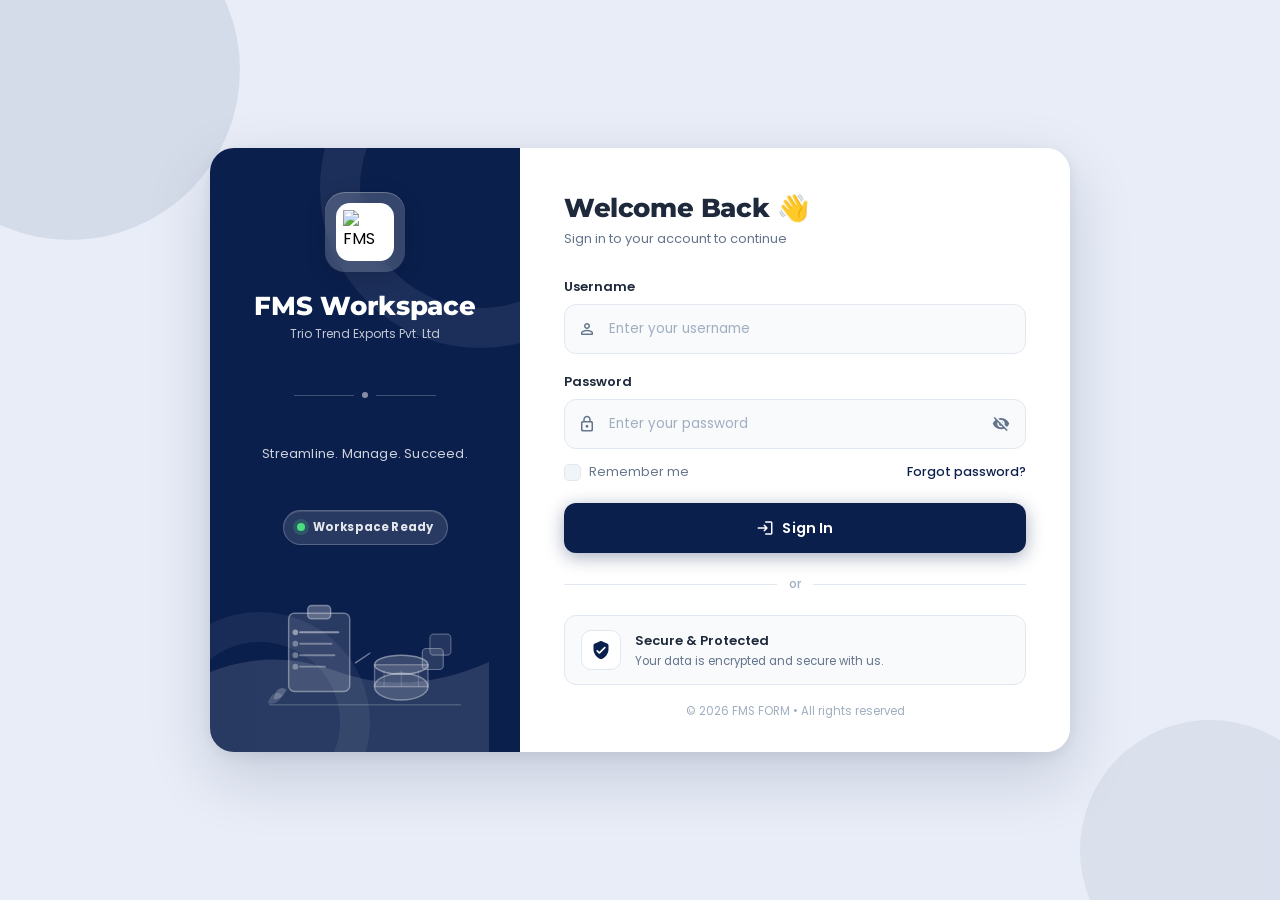
==== login.html @ 0beb9e7d "Update fmt.Println message from 'Hello' to 'Goodbye'" ====
<!DOCTYPE html>
<html lang="en">
<head>
  <meta charset="UTF-8" />
  <meta name="viewport" content="width=device-width, initial-scale=1.0" />
  <title>FMS Workspace — Sign In</title>
  <link rel="preconnect" href="https://fonts.googleapis.com" />
  <link rel="preconnect" href="https://fonts.gstatic.com" crossorigin />
  <link href="https://fonts.googleapis.com/css2?family=Poppins:wght@300;400;500;600;700;800&family=Montserrat:wght@400;500;600;700;800&display=swap" rel="stylesheet" />
  <link href="https://fonts.googleapis.com/icon?family=Material+Icons+Round" rel="stylesheet" />
  <!--
    FOR GOOGLE APPS SCRIPT: Replace with <?!= include('login_style'); ?>
    FOR STANDALONE USE: keep this tag as-is.
  -->
  <link rel="stylesheet" href="login.css" />
</head>
<body>

<!-- Page background blobs -->
<div class="page-bg">
  <div class="dot-grid-tr"></div>
  <div class="dot-grid-bl"></div>
</div>

<!-- Success overlay -->
<div class="success-overlay" id="success-overlay">
  <div class="success-icon-wrap">
    <span class="material-icons-round">check</span>
  </div>
  <div class="success-title">Login Successful</div>
  <div class="success-sub">Redirecting to FMS Form…</div>
</div>

<div class="forgot-modal" id="forgot-modal" aria-hidden="true">
  <div class="forgot-modal-card" role="dialog" aria-modal="true" aria-labelledby="forgot-modal-title">
    <button type="button" class="forgot-modal-close" id="forgot-modal-close" aria-label="Close">
      <span class="material-icons-round">close</span>
    </button>
    <div class="forgot-modal-icon">
      <span class="material-icons-round">admin_panel_settings</span>
    </div>
    <h3 id="forgot-modal-title">Password Help</h3>
    <p>For password reset or account access, please contact your Admin.</p>
    <div class="forgot-modal-note">
      <span class="material-icons-round">info</span>
      <span>Admin will verify your identity and help you regain access.</span>
    </div>
    <button type="button" class="forgot-modal-action" id="forgot-modal-action">Okay, Got It</button>
  </div>
</div>

<!-- Main wrapper -->
<div class="login-wrapper">
  <div class="login-card">

    <!-- ================================================================ -->
    <!-- LEFT — Brand Panel                                               -->
    <!-- ================================================================ -->
    <div class="brand-panel">

      <!-- Decorative waves (SVG) -->
      <svg class="brand-waves" viewBox="0 0 310 200" fill="none" xmlns="http://www.w3.org/2000/svg" preserveAspectRatio="none">
        <path d="M-20 120 Q60 80 140 110 Q220 140 310 100 L310 200 L-20 200 Z" fill="white"/>
        <path d="M-20 140 Q80 100 160 130 Q240 160 310 125 L310 200 L-20 200 Z" fill="white" opacity=".5"/>
      </svg>

      <!-- Top: icon + name -->
      <div class="brand-top">
        <div class="brand-icon-box">
          <div class="brand-icon-inner">
            <img src="https://res.cloudinary.com/dnrgcigsj/image/upload/v1782800322/ChatGPT_Image_Jun_30_2026_11_46_35_AM_s0aosi.png" alt="FMS FORM Logo" class="brand-logo-img" />
          </div>
        </div>
        <div class="brand-name">
          <h1>FMS Workspace</h1>
          <p>Trio Trend Exports Pvt. Ltd</p>
        </div>
      </div>

      <!-- Divider -->
      <div class="brand-divider">
        <div class="brand-divider-dot"></div>
      </div>

      <!-- Tagline -->
      <div class="brand-tagline">Streamline. Manage. Succeed.</div>

      <div class="brand-ready-card" aria-hidden="true">
        <span class="ready-dot"></span>
        <span>Workspace Ready</span>
      </div>

      <!-- Illustration -->
      <div class="brand-illus">
        <svg class="illus-svg" viewBox="0 0 220 130" fill="none" xmlns="http://www.w3.org/2000/svg">
          <!-- Clipboard -->
          <rect x="30" y="18" width="64" height="82" rx="6" fill="rgba(255,255,255,0.15)" stroke="rgba(255,255,255,0.45)" stroke-width="1.5"/>
          <rect x="50" y="10" width="24" height="14" rx="4" fill="rgba(255,255,255,0.30)" stroke="rgba(255,255,255,0.45)" stroke-width="1.5"/>
          <line x1="42" y1="38" x2="82" y2="38" stroke="rgba(255,255,255,0.55)" stroke-width="2" stroke-linecap="round"/>
          <line x1="42" y1="50" x2="75" y2="50" stroke="rgba(255,255,255,0.40)" stroke-width="2" stroke-linecap="round"/>
          <line x1="42" y1="62" x2="78" y2="62" stroke="rgba(255,255,255,0.40)" stroke-width="2" stroke-linecap="round"/>
          <line x1="42" y1="74" x2="68" y2="74" stroke="rgba(255,255,255,0.40)" stroke-width="2" stroke-linecap="round"/>
          <circle cx="37" cy="38" r="3" fill="rgba(255,255,255,0.55)"/>
          <circle cx="37" cy="50" r="3" fill="rgba(255,255,255,0.40)"/>
          <circle cx="37" cy="62" r="3" fill="rgba(255,255,255,0.40)"/>
          <circle cx="37" cy="74" r="3" fill="rgba(255,255,255,0.40)"/>
          <!-- Fabric roll -->
          <ellipse cx="148" cy="95" rx="28" ry="14" fill="rgba(255,255,255,0.18)" stroke="rgba(255,255,255,0.45)" stroke-width="1.5"/>
          <rect x="120" y="72" width="56" height="23" rx="0" fill="rgba(255,255,255,0.13)" stroke="rgba(255,255,255,0.35)" stroke-width="1.5"/>
          <ellipse cx="148" cy="72" rx="28" ry="10" fill="rgba(255,255,255,0.22)" stroke="rgba(255,255,255,0.50)" stroke-width="1.5"/>
          <line x1="130" y1="78" x2="130" y2="95" stroke="rgba(255,255,255,0.25)" stroke-width="1"/>
          <line x1="148" y1="78" x2="148" y2="95" stroke="rgba(255,255,255,0.25)" stroke-width="1"/>
          <line x1="166" y1="78" x2="166" y2="95" stroke="rgba(255,255,255,0.25)" stroke-width="1"/>
          <!-- Arrow -->
          <path d="M100 70 L115 60" stroke="rgba(255,255,255,0.50)" stroke-width="1.5" stroke-linecap="round" marker-end="url(#arr)"/>
          <!-- Small boxes -->
          <rect x="170" y="55" width="22" height="22" rx="4" fill="rgba(255,255,255,0.15)" stroke="rgba(255,255,255,0.40)" stroke-width="1.2"/>
          <rect x="178" y="40" width="22" height="22" rx="4" fill="rgba(255,255,255,0.12)" stroke="rgba(255,255,255,0.35)" stroke-width="1.2"/>
          <!-- Leaf -->
          <path d="M14 108 Q18 92 28 98 Q22 110 14 108Z" fill="rgba(255,255,255,0.25)"/>
          <path d="M8 112 Q14 96 24 104 Q16 116 8 112Z" fill="rgba(255,255,255,0.18)"/>
          <!-- Ground line -->
          <line x1="10" y1="114" x2="210" y2="114" stroke="rgba(255,255,255,0.20)" stroke-width="1.5" stroke-linecap="round"/>
        </svg>
      </div>

    </div><!-- /.brand-panel -->

    <!-- ================================================================ -->
    <!-- RIGHT — Form Panel                                               -->
    <!-- ================================================================ -->
    <div class="form-panel">

      <div class="form-heading">
        <h2>Welcome Back 👋</h2>
        <p>Sign in to your account to continue</p>
      </div>

      <!-- Error alert -->
      <div class="login-alert" id="login-alert">
        <span class="material-icons-round">error_outline</span>
        <span id="alert-msg">Invalid username or password. Please try again.</span>
      </div>

      <form class="login-form" id="login-form" novalidate autocomplete="off">

        <!-- Username -->
        <div class="field-group" id="field-username">
          <label for="username">Username</label>
          <div class="input-wrap">
            <span class="input-left-icon material-icons-round">person_outline</span>
            <input
              class="login-input"
              type="text"
              id="username"
              placeholder="Enter your username"
              autocomplete="username"
              spellcheck="false"
            />
          </div>
          <div class="field-error">
            <span class="material-icons-round">error</span>
            <span>Username is required.</span>
          </div>
        </div>

        <!-- Password -->
        <div class="field-group" id="field-password">
          <label for="password">Password</label>
          <div class="input-wrap">
            <span class="input-left-icon material-icons-round">lock_outline</span>
            <input
              class="login-input"
              type="password"
              id="password"
              placeholder="Enter your password"
              autocomplete="current-password"
            />
            <button type="button" class="pw-toggle" id="pw-toggle" tabindex="-1" aria-label="Toggle password">
              <span class="material-icons-round" id="pw-icon">visibility_off</span>
            </button>
          </div>
          <div class="field-error">
            <span class="material-icons-round">error</span>
            <span>Password is required.</span>
          </div>
        </div>

        <!-- Remember me + Forgot -->
        <div class="form-row">
          <label class="remember-me">
            <input type="checkbox" id="remember-me" />
            <span>Remember me</span>
          </label>
          <a href="#" class="forgot-link" id="forgot-link">Forgot password?</a>
        </div>

        <!-- Submit -->
        <button type="submit" class="btn-login" id="login-btn">
          <div class="btn-spinner"></div>
          <span class="btn-text" style="display:flex;align-items:center;gap:8px;">
            <span class="material-icons-round" style="font-size:18px;">login</span>
            Sign In
          </span>
        </button>

        <!-- OR divider -->
        <div class="or-divider"><span>or</span></div>

        <!-- Security badge -->
        <div class="secure-badge">
          <div class="secure-icon">
            <span class="material-icons-round">verified_user</span>
          </div>
          <div class="secure-text">
            <strong>Secure &amp; Protected</strong>
            <p>Your data is encrypted and secure with us.</p>
          </div>
        </div>

      </form>

      <div class="form-footer">© 2026 FMS FORM • All rights reserved</div>

    </div><!-- /.form-panel -->

  </div><!-- /.login-card -->
</div><!-- /.login-wrapper -->

<!--
  FOR GOOGLE APPS SCRIPT: Replace this script block with <?!= include('login_js'); ?>
  FOR STANDALONE USE: keep as-is.
-->
<script>
(function () {
  'use strict';

  var GAS_URL     = 'https://script.google.com/macros/s/AKfycbx99oNMmHYn-jum8NEtkUFqYmR3nV0reWfL1MYC7GDeRxQJu-BbKJq56KW1KcmUoCjRNA/exec';
  var SESSION_KEY = 'fms_user';
  var MAIN_PAGE   = 'index.html';

  var form        = document.getElementById('login-form');
  var usernameEl  = document.getElementById('username');
  var passwordEl  = document.getElementById('password');
  var loginBtn    = document.getElementById('login-btn');
  var alertBox    = document.getElementById('login-alert');
  var alertMsg    = document.getElementById('alert-msg');
  var pwToggle    = document.getElementById('pw-toggle');
  var pwIcon      = document.getElementById('pw-icon');
  var successOvl  = document.getElementById('success-overlay');
  var fieldUser   = document.getElementById('field-username');
  var fieldPass   = document.getElementById('field-password');
  var rememberMe  = document.getElementById('remember-me');
  var forgotLink  = document.getElementById('forgot-link');
  var forgotModal = document.getElementById('forgot-modal');
  var forgotClose = document.getElementById('forgot-modal-close');
  var forgotOk    = document.getElementById('forgot-modal-action');

  // Redirect if already logged in
  try {
    var stored = sessionStorage.getItem(SESSION_KEY) || localStorage.getItem(SESSION_KEY);
    if (stored) { window.location.href = MAIN_PAGE; }
  } catch (e) {}

  // Password toggle
  pwToggle.addEventListener('click', function () {
    var hide = passwordEl.type === 'password';
    passwordEl.type = hide ? 'text' : 'password';
    pwIcon.textContent = hide ? 'visibility' : 'visibility_off';
  });

  // Clear on input
  usernameEl.addEventListener('input', function () { fieldUser.classList.remove('has-error'); hideAlert(); });
  passwordEl.addEventListener('input', function () { fieldPass.classList.remove('has-error'); hideAlert(); });

  function setForgotModal(open) {
    if (!forgotModal) return;
    forgotModal.classList.toggle('visible', open);
    forgotModal.setAttribute('aria-hidden', open ? 'false' : 'true');
    if (open && forgotOk) forgotOk.focus();
  }

  if (forgotLink) {
    forgotLink.addEventListener('click', function (e) {
      e.preventDefault();
      hideAlert();
      setForgotModal(true);
    });
  }
  [forgotClose, forgotOk].forEach(function (btn) {
    if (!btn) return;
    btn.addEventListener('click', function () { setForgotModal(false); });
  });
  if (forgotModal) {
    forgotModal.addEventListener('click', function (e) {
      if (e.target === forgotModal) setForgotModal(false);
    });
  }
  document.addEventListener('keydown', function (e) {
    if (e.key === 'Escape') setForgotModal(false);
  });

  function showAlert(msg) {
    alertMsg.textContent = msg;
    alertBox.classList.remove('visible');
    void alertBox.offsetWidth;
    alertBox.classList.add('visible');
  }

  function hideAlert() { alertBox.classList.remove('visible'); }

  function validate() {
    var ok = true;
    if (!usernameEl.value.trim()) { fieldUser.classList.add('has-error'); ok = false; }
    if (!passwordEl.value.trim()) { fieldPass.classList.add('has-error'); ok = false; }
    return ok;
  }

  function setLoading(on) {
    loginBtn.disabled = on;
    loginBtn.classList.toggle('loading', on);
  }

  function jsonp(params, callback) {
    var cbName = 'lgin_' + Date.now() + '_' + Math.floor(Math.random() * 1e6);
    var url = GAS_URL + '?callback=' + cbName;
    Object.keys(params).forEach(function (k) {
      url += '&' + encodeURIComponent(k) + '=' + encodeURIComponent(String(params[k]));
    });
    var timeout;
    var script = document.createElement('script');
    window[cbName] = function (data) {
      clearTimeout(timeout);
      try { delete window[cbName]; } catch (e) { window[cbName] = undefined; }
      if (script.parentNode) script.parentNode.removeChild(script);
      callback(null, data);
    };
    script.onerror = function () {
      clearTimeout(timeout);
      try { delete window[cbName]; } catch (e) { window[cbName] = undefined; }
      if (script.parentNode) script.parentNode.removeChild(script);
      callback(new Error('Network error — could not reach the server.'));
    };
    timeout = setTimeout(function () {
      try { delete window[cbName]; } catch (e) { window[cbName] = undefined; }
      if (script.parentNode) script.parentNode.removeChild(script);
      callback(new Error('Request timed out.'));
    }, 15000);
    script.src = url;
    document.head.appendChild(script);
  }

  function onLoginSuccess(username) {
    try {
      sessionStorage.setItem(SESSION_KEY, username);
      if (rememberMe && rememberMe.checked) localStorage.setItem(SESSION_KEY, username);
    } catch (e) {}
    successOvl.classList.add('visible');
    setTimeout(function () { window.location.href = MAIN_PAGE; }, 1600);
  }

  form.addEventListener('submit', function (e) {
    e.preventDefault();
    hideAlert();
    if (!validate()) return;

    var username = usernameEl.value.trim();
    var password = passwordEl.value.trim();
    setLoading(true);

    if (typeof google !== 'undefined' && google.script && google.script.run) {
      google.script.run
        .withSuccessHandler(function (result) {
          setLoading(false);
          if (result && result.success) onLoginSuccess(result.username || username);
          else showAlert((result && result.error) || 'Invalid username or password.');
        })
        .withFailureHandler(function (err) { setLoading(false); showAlert(err.message || 'Login failed.'); })
        .validateLogin(username, password);
    } else {
      jsonp({ action: 'validateLogin', username: username, password: password }, function (err, result) {
        setLoading(false);
        if (err) { showAlert(err.message); return; }
        if (result && result.success) onLoginSuccess(result.username || username);
        else showAlert((result && result.error) || 'Invalid username or password.');
      });
    }
  });

  [usernameEl, passwordEl].forEach(function (el) {
    el.addEventListener('keydown', function (e) {
      if (e.key === 'Enter') { e.preventDefault(); form.dispatchEvent(new Event('submit')); }
    });
  });

  // Also read from localStorage on load (remember me)
  try {
    var lsUser = localStorage.getItem(SESSION_KEY);
    if (lsUser) {
      sessionStorage.setItem(SESSION_KEY, lsUser);
      window.location.href = MAIN_PAGE;
    }
  } catch (e) {}

})();
</script>

</body>
</html>
---- login.css ----
/* =============================================================================
   FMS FORM — login.css  (Split-panel redesign)
   ============================================================================= */

@import url('https://fonts.googleapis.com/css2?family=Poppins:wght@300;400;500;600;700;800&family=Montserrat:wght@400;500;600;700;800&display=swap');

*, *::before, *::after { box-sizing: border-box; margin: 0; padding: 0; }

:root {
  --blue:        #0b1f4d;
  --blue-dark:   #071735;
  --blue-light:  #14346f;
  --blue-xlight: #dbe6ff;
  --white:       #ffffff;
  --bg:          #e8edf7;
  --text:        #1e293b;
  --text-sub:    #64748b;
  --border:      #e2e8f0;
  --error:       #ef4444;
  --radius-card: 24px;
  --radius-inp:  12px;
  --shadow-card: 0 24px 64px rgba(11,31,77,.16), 0 4px 16px rgba(0,0,0,.08);
}

html, body {
  height: 100%;
  font-family: 'Poppins', sans-serif;
  background: var(--bg);
  overflow: hidden;
}

/* -------------------------------------------------------------------------- */
/* Page background — subtle blobs                                             */
/* -------------------------------------------------------------------------- */
.page-bg {
  position: fixed;
  inset: 0;
  overflow: hidden;
  pointer-events: none;
  z-index: 0;
}

.page-bg::before {
  content: '';
  position: absolute;
  width: 340px; height: 340px;
  border-radius: 50%;
  background: rgba(11,31,77,.08);
  top: -100px; left: -100px;
}

.page-bg::after {
  content: '';
  position: absolute;
  width: 260px; height: 260px;
  border-radius: 50%;
  background: rgba(11,31,77,.06);
  bottom: -80px; right: -60px;
}

.dot-grid-tr {
  position: absolute;
  top: 28px; right: 80px;
  width: 120px; height: 120px;
  display: none;
}

.dot-grid-bl {
  position: absolute;
  bottom: 32px; left: 60px;
  width: 120px; height: 120px;
  display: none;
}

/* -------------------------------------------------------------------------- */
/* Centering wrapper                                                          */
/* -------------------------------------------------------------------------- */
.login-wrapper {
  position: relative;
  z-index: 10;
  display: flex;
  align-items: center;
  justify-content: center;
  height: 100%;
  padding: 20px;
}

/* -------------------------------------------------------------------------- */
/* Card (split)                                                               */
/* -------------------------------------------------------------------------- */
.login-card {
  display: flex;
  width: 100%;
  max-width: 860px;
  min-height: 560px;
  border-radius: var(--radius-card);
  overflow: hidden;
  box-shadow: var(--shadow-card);
  animation: cardIn .5s cubic-bezier(.22,.68,0,1.15) both;
}

@keyframes cardIn {
  from { opacity: 0; transform: translateY(28px) scale(.97); }
  to   { opacity: 1; transform: translateY(0) scale(1); }
}

/* -------------------------------------------------------------------------- */
/* LEFT — brand panel                                                         */
/* -------------------------------------------------------------------------- */
.brand-panel {
  flex: 0 0 310px;
  background: var(--blue);
  display: flex;
  flex-direction: column;
  align-items: center;
  justify-content: space-between;
  padding: 44px 28px 32px;
  position: relative;
  overflow: hidden;
}

/* Decorative wave curves on the blue panel */
.brand-panel::before {
  content: '';
  position: absolute;
  width: 320px; height: 320px;
  border-radius: 50%;
  border: 40px solid rgba(255,255,255,.07);
  top: -120px; right: -120px;
  pointer-events: none;
}

.brand-panel::after {
  content: '';
  position: absolute;
  width: 220px; height: 220px;
  border-radius: 50%;
  border: 30px solid rgba(255,255,255,.06);
  bottom: -80px; left: -60px;
  pointer-events: none;
}

/* Wavy SVG decoration */
.brand-waves {
  position: absolute;
  bottom: 0; left: 0; right: 0;
  height: 180px;
  opacity: .12;
}

/* Brand top section */
.brand-top {
  display: flex;
  flex-direction: column;
  align-items: center;
  gap: 18px;
  position: relative;
  z-index: 2;
}

.brand-icon-box {
  width: 80px; height: 80px;
  background: rgba(255,255,255,.18);
  border-radius: 20px;
  display: flex;
  align-items: center;
  justify-content: center;
  backdrop-filter: blur(8px);
  box-shadow: 0 4px 20px rgba(0,0,0,.15), inset 0 1px 0 rgba(255,255,255,.25);
}

.brand-icon-inner {
  width: 58px; height: 58px;
  background: var(--white);
  border-radius: 14px;
  display: flex;
  align-items: center;
  justify-content: center;
}

.brand-icon-inner .material-icons-round {
  font-size: 30px;
  color: var(--blue);
}

.brand-logo-img {
  width: 44px;
  height: 44px;
  object-fit: contain;
  display: block;
}

.brand-name {
  text-align: center;
}

.brand-name h1 {
  font-family: 'Montserrat', sans-serif;
  font-size: 26px;
  font-weight: 800;
  color: var(--white);
  letter-spacing: -.3px;
}

.brand-name p {
  font-size: 12px;
  color: rgba(255,255,255,.75);
  margin-top: 3px;
  font-weight: 400;
}

/* Divider with dot */
.brand-divider {
  display: flex;
  align-items: center;
  gap: 8px;
  width: 100%;
  justify-content: center;
  margin-top: 4px;
  position: relative;
  z-index: 2;
}

.brand-divider::before,
.brand-divider::after {
  content: '';
  flex: 1;
  height: 1px;
  background: rgba(255,255,255,.22);
  max-width: 60px;
}

.brand-divider-dot {
  width: 6px; height: 6px;
  border-radius: 50%;
  background: rgba(255,255,255,.5);
}

/* Tagline */
.brand-tagline {
  font-size: 13px;
  color: rgba(255,255,255,.80);
  text-align: center;
  font-weight: 400;
  letter-spacing: .2px;
  position: relative;
  z-index: 2;
  line-height: 1.6;
}

.brand-ready-card {
  display: inline-flex;
  align-items: center;
  gap: 8px;
  padding: 8px 13px;
  border-radius: 999px;
  background: rgba(255,255,255,.12);
  border: 1px solid rgba(255,255,255,.22);
  color: rgba(255,255,255,.88);
  font-size: 11.5px;
  font-weight: 700;
  letter-spacing: .2px;
  position: relative;
  z-index: 2;
  box-shadow: inset 0 1px 0 rgba(255,255,255,.12);
}

.ready-dot {
  width: 8px;
  height: 8px;
  border-radius: 50%;
  background: #4ade80;
  box-shadow: 0 0 0 4px rgba(74,222,128,.18);
  flex-shrink: 0;
}

/* Illustration */
.brand-illus {
  position: relative;
  z-index: 2;
  display: flex;
  align-items: flex-end;
  justify-content: center;
  width: 100%;
  height: 130px;
}

.illus-svg {
  width: 210px;
  opacity: .85;
}

/* -------------------------------------------------------------------------- */
/* RIGHT — form panel                                                         */
/* -------------------------------------------------------------------------- */
.form-panel {
  flex: 1;
  background: var(--white);
  display: flex;
  flex-direction: column;
  justify-content: center;
  padding: 44px 44px 32px;
}

.form-heading {
  margin-bottom: 28px;
}

.form-heading h2 {
  font-family: 'Montserrat', sans-serif;
  font-size: 26px;
  font-weight: 800;
  color: var(--text);
  letter-spacing: -.4px;
}

.form-heading p {
  font-size: 13px;
  color: var(--text-sub);
  margin-top: 5px;
  font-weight: 400;
}

/* -------------------------------------------------------------------------- */
/* Alert                                                                      */
/* -------------------------------------------------------------------------- */
.login-alert {
  display: none;
  align-items: center;
  gap: 9px;
  background: #fef2f2;
  border: 1.5px solid #fecaca;
  border-radius: 10px;
  padding: 11px 14px;
  font-size: 13px;
  color: #b91c1c;
  margin-bottom: 18px;
  animation: shake .4s ease;
}

.login-alert.visible { display: flex; }
.login-alert .material-icons-round { font-size: 17px; flex-shrink: 0; }

@keyframes shake {
  0%,100% { transform: translateX(0); }
  20%      { transform: translateX(-7px); }
  40%      { transform: translateX(7px); }
  60%      { transform: translateX(-4px); }
  80%      { transform: translateX(4px); }
}

/* -------------------------------------------------------------------------- */
/* Form fields                                                                */
/* -------------------------------------------------------------------------- */
.login-form {
  display: flex;
  flex-direction: column;
  gap: 18px;
}

.field-group {
  display: flex;
  flex-direction: column;
  gap: 7px;
}

.field-group label {
  font-size: 13px;
  font-weight: 600;
  color: var(--text);
}

.input-wrap {
  position: relative;
  display: flex;
  align-items: center;
}

.input-left-icon {
  position: absolute;
  left: 14px;
  color: var(--text-sub);
  font-size: 18px;
  pointer-events: none;
  transition: color .2s;
  display: flex;
  align-items: center;
}

.login-input {
  width: 100%;
  height: 50px;
  border: 1.5px solid var(--border);
  border-radius: var(--radius-inp);
  background: #f8fafc;
  padding: 0 44px 0 44px;
  font-size: 13.5px;
  font-family: 'Poppins', sans-serif;
  color: var(--text);
  outline: none;
  transition: border-color .2s, box-shadow .2s, background .2s;
}

.login-input::placeholder { color: #a0aec0; }

.login-input:focus {
  border-color: var(--blue);
  box-shadow: 0 0 0 3.5px rgba(11,31,77,.13);
  background: var(--white);
}

.login-input:focus ~ .input-left-icon,
.input-wrap:focus-within .input-left-icon {
  color: var(--blue);
}

.pw-toggle {
  position: absolute;
  right: 12px;
  background: none;
  border: none;
  cursor: pointer;
  color: var(--text-sub);
  display: flex;
  align-items: center;
  padding: 4px;
  border-radius: 6px;
  transition: color .2s;
}

.pw-toggle:hover { color: var(--blue); }
.pw-toggle .material-icons-round { font-size: 18px; }

/* Error state */
.field-group.has-error .login-input {
  border-color: var(--error);
  box-shadow: 0 0 0 3px rgba(239,68,68,.11);
}

.field-error {
  font-size: 11.5px;
  color: var(--error);
  display: none;
  gap: 4px;
  align-items: center;
}

.field-group.has-error .field-error { display: flex; }
.field-error .material-icons-round  { font-size: 13px; }

/* -------------------------------------------------------------------------- */
/* Remember me + forgot                                                       */
/* -------------------------------------------------------------------------- */
.form-row {
  display: flex;
  align-items: center;
  justify-content: space-between;
  margin-top: -4px;
}

.remember-me {
  display: flex;
  align-items: center;
  gap: 8px;
  cursor: pointer;
  user-select: none;
}

.remember-me input[type="checkbox"] {
  appearance: none;
  -webkit-appearance: none;
  width: 17px; height: 17px;
  border: 1.5px solid var(--border);
  border-radius: 5px;
  background: #f1f5f9;
  cursor: pointer;
  position: relative;
  flex-shrink: 0;
  transition: background .15s, border-color .15s;
}

.remember-me input[type="checkbox"]:checked {
  background: var(--blue);
  border-color: var(--blue);
}

.remember-me input[type="checkbox"]:checked::after {
  content: '';
  position: absolute;
  left: 4px; top: 1px;
  width: 5px; height: 9px;
  border: 2px solid var(--white);
  border-left: none; border-top: none;
  transform: rotate(45deg);
}

.remember-me span {
  font-size: 12.5px;
  color: var(--text-sub);
}

.forgot-link {
  font-size: 12.5px;
  color: var(--blue);
  font-weight: 500;
  text-decoration: none;
  transition: color .15s;
}

.forgot-link:hover { color: var(--blue-dark); text-decoration: underline; }

.forgot-modal {
  position: fixed;
  inset: 0;
  background: rgba(15,23,42,.42);
  display: none;
  align-items: center;
  justify-content: center;
  padding: 20px;
  z-index: 10000;
  font-family: 'Poppins', sans-serif;
}

.forgot-modal.visible {
  display: flex;
  animation: fadeIn .18s ease;
}

.forgot-modal-card {
  width: min(420px, 100%);
  background: #ffffff;
  border: 1px solid #dbe3ef;
  border-radius: 22px;
  box-shadow: 0 24px 70px rgba(11,31,77,.24);
  padding: 30px 28px 26px;
  position: relative;
  text-align: center;
  animation: modalIn .22s ease both;
}

.forgot-modal-close {
  position: absolute;
  top: 14px;
  right: 14px;
  width: 34px;
  height: 34px;
  border: none;
  border-radius: 50%;
  background: #f1f5f9;
  color: #64748b;
  display: flex;
  align-items: center;
  justify-content: center;
  cursor: pointer;
  transition: background .16s, color .16s;
}

.forgot-modal-close:hover,
.forgot-modal-close:focus-visible {
  background: #e2e8f0;
  color: var(--blue);
  outline: none;
}

.forgot-modal-close .material-icons-round {
  font-size: 18px;
}

.forgot-modal-icon {
  width: 66px;
  height: 66px;
  border-radius: 18px;
  background: var(--blue);
  color: #ffffff;
  display: flex;
  align-items: center;
  justify-content: center;
  margin: 0 auto 18px;
  box-shadow: 0 12px 24px rgba(11,31,77,.22);
}

.forgot-modal-icon .material-icons-round {
  font-size: 34px;
}

.forgot-modal-card h3 {
  font-family: 'Montserrat', sans-serif;
  font-size: 22px;
  font-weight: 800;
  color: var(--text);
  margin-bottom: 8px;
}

.forgot-modal-card p {
  font-size: 13.5px;
  color: var(--text-sub);
  line-height: 1.6;
  max-width: 310px;
  margin: 0 auto;
}

.forgot-modal-note {
  display: flex;
  align-items: flex-start;
  gap: 8px;
  margin: 20px 0;
  padding: 12px 14px;
  border-radius: 14px;
  background: #f8fafc;
  border: 1px solid var(--border);
  text-align: left;
  color: #475569;
  font-size: 12.2px;
  line-height: 1.5;
}

.forgot-modal-note .material-icons-round {
  font-size: 18px;
  color: var(--blue);
  margin-top: 1px;
  flex-shrink: 0;
}

.forgot-modal-action {
  width: 100%;
  height: 44px;
  border: none;
  border-radius: 12px;
  background: var(--blue);
  color: #ffffff;
  font-family: 'Poppins', sans-serif;
  font-size: 13.5px;
  font-weight: 700;
  cursor: pointer;
  transition: background .16s, transform .16s, box-shadow .16s;
  box-shadow: 0 8px 20px rgba(11,31,77,.24);
}

.forgot-modal-action:hover,
.forgot-modal-action:focus-visible {
  background: var(--blue-dark);
  transform: translateY(-1px);
  outline: none;
}

@keyframes modalIn {
  from { opacity: 0; transform: translateY(10px) scale(.98); }
  to { opacity: 1; transform: translateY(0) scale(1); }
}

/* -------------------------------------------------------------------------- */
/* Sign In button                                                             */
/* -------------------------------------------------------------------------- */
.btn-login {
  height: 50px;
  background: var(--blue);
  color: var(--white);
  border: none;
  border-radius: var(--radius-inp);
  font-size: 14.5px;
  font-weight: 600;
  font-family: 'Poppins', sans-serif;
  cursor: pointer;
  width: 100%;
  display: flex;
  align-items: center;
  justify-content: center;
  gap: 8px;
  box-shadow: 0 4px 18px rgba(11,31,77,.36);
  transition: background .18s, transform .18s, box-shadow .18s;
  letter-spacing: .15px;
  margin-top: 4px;
}

.btn-login:hover {
  background: var(--blue-dark);
  transform: translateY(-1px);
  box-shadow: 0 8px 24px rgba(11,31,77,.38);
}

.btn-login:active { transform: translateY(0); box-shadow: 0 3px 10px rgba(11,31,77,.30); }

.btn-login:disabled {
  opacity: .7;
  cursor: not-allowed;
  transform: none;
}

.btn-login .material-icons-round { font-size: 18px; }

/* Spinner */
.btn-spinner {
  width: 18px; height: 18px;
  border: 2.5px solid rgba(255,255,255,.35);
  border-top-color: var(--white);
  border-radius: 50%;
  animation: spin .7s linear infinite;
  display: none;
}

.btn-login.loading .btn-spinner { display: block; }
.btn-login.loading .btn-text    { display: none; }

@keyframes spin { to { transform: rotate(360deg); } }

/* -------------------------------------------------------------------------- */
/* OR divider                                                                 */
/* -------------------------------------------------------------------------- */
.or-divider {
  display: flex;
  align-items: center;
  gap: 12px;
  margin: 4px 0;
}

.or-divider::before,
.or-divider::after {
  content: '';
  flex: 1;
  height: 1px;
  background: var(--border);
}

.or-divider span {
  font-size: 12px;
  color: #a0aec0;
  font-weight: 500;
}

/* -------------------------------------------------------------------------- */
/* Security badge                                                             */
/* -------------------------------------------------------------------------- */
.secure-badge {
  display: flex;
  align-items: center;
  gap: 14px;
  background: #f8fafc;
  border: 1.5px solid var(--border);
  border-radius: var(--radius-inp);
  padding: 14px 16px;
}

.secure-icon {
  width: 40px; height: 40px;
  background: var(--white);
  border-radius: 10px;
  display: flex;
  align-items: center;
  justify-content: center;
  border: 1.5px solid var(--border);
  flex-shrink: 0;
}

.secure-icon .material-icons-round {
  font-size: 20px;
  color: var(--blue);
}

.secure-text strong {
  font-size: 13px;
  font-weight: 600;
  color: var(--text);
  display: block;
}

.secure-text p {
  font-size: 11.5px;
  color: var(--text-sub);
  margin-top: 2px;
  line-height: 1.4;
}

/* -------------------------------------------------------------------------- */
/* Footer                                                                     */
/* -------------------------------------------------------------------------- */
.form-footer {
  text-align: center;
  font-size: 11.5px;
  color: #a0aec0;
  margin-top: 18px;
}

/* -------------------------------------------------------------------------- */
/* Success overlay                                                            */
/* -------------------------------------------------------------------------- */
.success-overlay {
  position: fixed; inset: 0;
  background: rgba(255,255,255,.95);
  display: none;
  flex-direction: column;
  align-items: center;
  justify-content: center;
  z-index: 9999;
  gap: 14px;
  font-family: 'Poppins', sans-serif;
}

.success-overlay.visible { display: flex; animation: fadeIn .3s ease; }

@keyframes fadeIn { from { opacity: 0; } to { opacity: 1; } }

.success-icon-wrap {
  width: 72px; height: 72px;
  background: #16a34a;
  border-radius: 50%;
  display: flex; align-items: center; justify-content: center;
  box-shadow: 0 8px 28px rgba(34,197,94,.40);
  animation: popIn .4s cubic-bezier(.22,.68,0,1.5) both;
}

.success-icon-wrap .material-icons-round { font-size: 38px; color: var(--white); }

@keyframes popIn {
  from { transform: scale(.5); opacity: 0; }
  to   { transform: scale(1); opacity: 1; }
}

.success-title { font-size: 16px; font-weight: 600; color: var(--text); }
.success-sub   { font-size: 13px; color: var(--text-sub); margin-top: -6px; }

/* -------------------------------------------------------------------------- */
/* Responsive                                                                 */
/* -------------------------------------------------------------------------- */
@media (max-width: 700px) {
  .login-card { flex-direction: column; max-width: 440px; }
  .brand-panel {
    flex: 0 0 auto;
    padding: 32px 24px 28px;
    flex-direction: row;
    align-items: center;
    gap: 20px;
    min-height: 0;
  }
  .brand-illus  { display: none; }
  .brand-divider, .brand-tagline { display: none; }
  .brand-top    { flex-direction: row; gap: 14px; }
  .brand-name h1 { font-size: 20px; }
  .form-panel   { padding: 28px 24px 24px; }
  .form-heading h2 { font-size: 21px; }
  html, body { overflow: auto; }
  .login-wrapper { height: auto; padding: 24px 16px; }
}
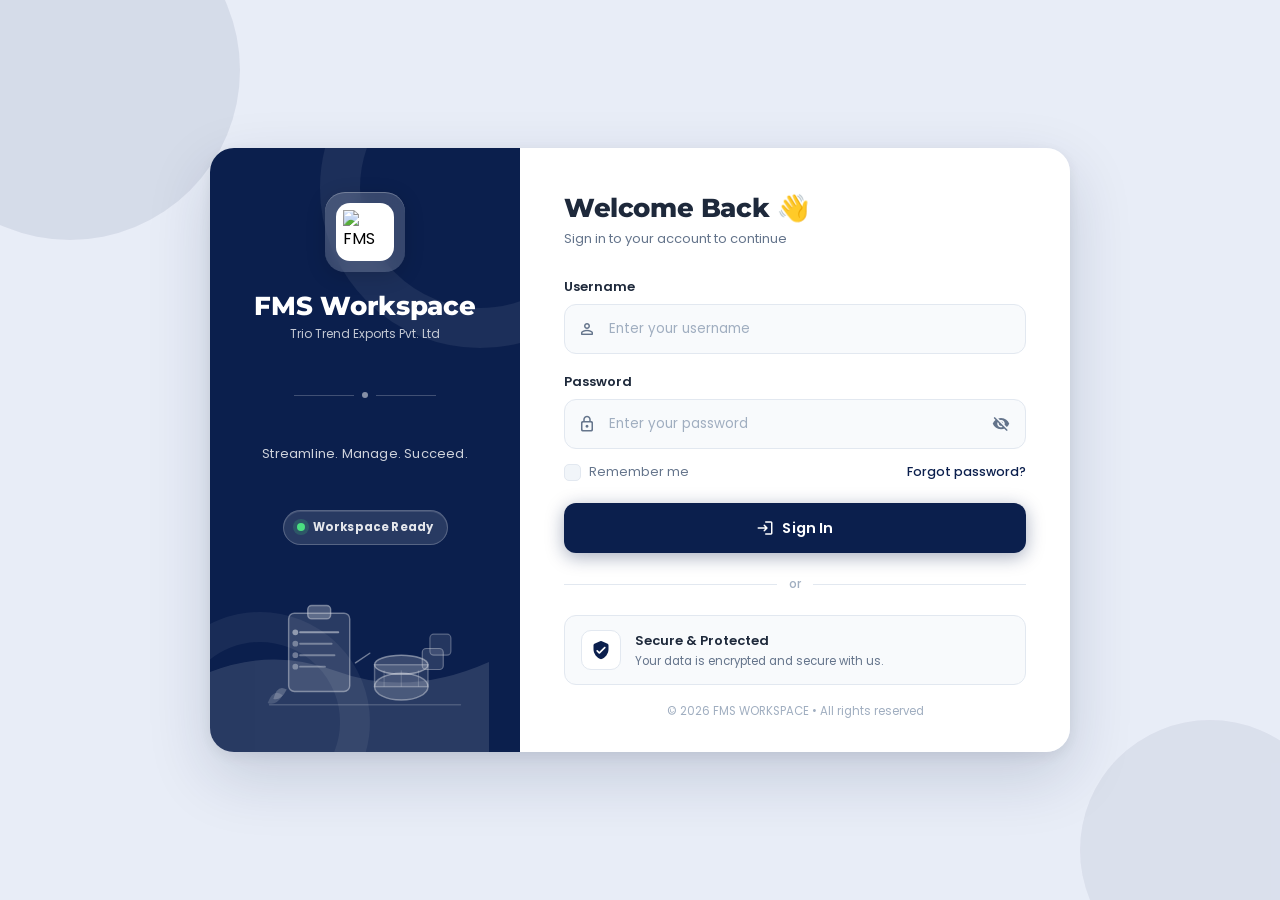
==== commit bf474513: "Update print statement from 'Hello' to 'Goodbye'" ====
--- a/login.html
+++ b/login.html
@@ -220,7 +220,7 @@
 
       </form>
 
-      <div class="form-footer">© 2026 FMS FORM • All rights reserved</div>
+      <div class="form-footer">© 2026 FMS WORKSPACE • All rights reserved</div>
 
     </div><!-- /.form-panel -->
 
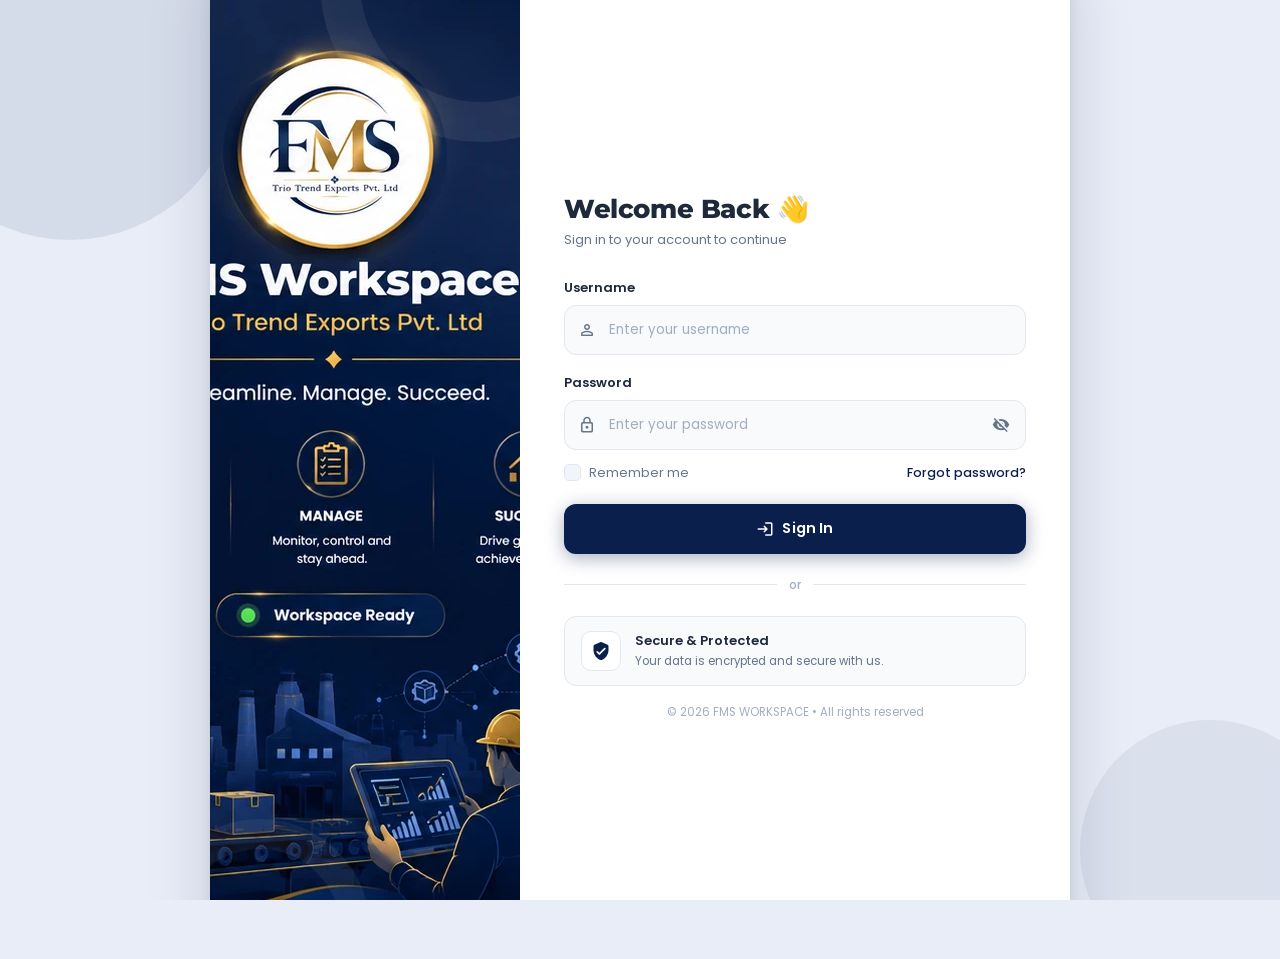
==== commit 052bed4f: "Update print statement from 'Hello' to 'Goodbye'" ====
--- a/login.html
+++ b/login.html
@@ -57,73 +57,11 @@
     <!-- LEFT — Brand Panel                                               -->
     <!-- ================================================================ -->
     <div class="brand-panel">
-
-      <!-- Decorative waves (SVG) -->
-      <svg class="brand-waves" viewBox="0 0 310 200" fill="none" xmlns="http://www.w3.org/2000/svg" preserveAspectRatio="none">
-        <path d="M-20 120 Q60 80 140 110 Q220 140 310 100 L310 200 L-20 200 Z" fill="white"/>
-        <path d="M-20 140 Q80 100 160 130 Q240 160 310 125 L310 200 L-20 200 Z" fill="white" opacity=".5"/>
-      </svg>
-
-      <!-- Top: icon + name -->
-      <div class="brand-top">
-        <div class="brand-icon-box">
-          <div class="brand-icon-inner">
-            <img src="https://res.cloudinary.com/dnrgcigsj/image/upload/v1782800322/ChatGPT_Image_Jun_30_2026_11_46_35_AM_s0aosi.png" alt="FMS FORM Logo" class="brand-logo-img" />
-          </div>
-        </div>
-        <div class="brand-name">
-          <h1>FMS Workspace</h1>
-          <p>Trio Trend Exports Pvt. Ltd</p>
-        </div>
-      </div>
-
-      <!-- Divider -->
-      <div class="brand-divider">
-        <div class="brand-divider-dot"></div>
-      </div>
-
-      <!-- Tagline -->
-      <div class="brand-tagline">Streamline. Manage. Succeed.</div>
-
-      <div class="brand-ready-card" aria-hidden="true">
-        <span class="ready-dot"></span>
-        <span>Workspace Ready</span>
-      </div>
-
-      <!-- Illustration -->
-      <div class="brand-illus">
-        <svg class="illus-svg" viewBox="0 0 220 130" fill="none" xmlns="http://www.w3.org/2000/svg">
-          <!-- Clipboard -->
-          <rect x="30" y="18" width="64" height="82" rx="6" fill="rgba(255,255,255,0.15)" stroke="rgba(255,255,255,0.45)" stroke-width="1.5"/>
-          <rect x="50" y="10" width="24" height="14" rx="4" fill="rgba(255,255,255,0.30)" stroke="rgba(255,255,255,0.45)" stroke-width="1.5"/>
-          <line x1="42" y1="38" x2="82" y2="38" stroke="rgba(255,255,255,0.55)" stroke-width="2" stroke-linecap="round"/>
-          <line x1="42" y1="50" x2="75" y2="50" stroke="rgba(255,255,255,0.40)" stroke-width="2" stroke-linecap="round"/>
-          <line x1="42" y1="62" x2="78" y2="62" stroke="rgba(255,255,255,0.40)" stroke-width="2" stroke-linecap="round"/>
-          <line x1="42" y1="74" x2="68" y2="74" stroke="rgba(255,255,255,0.40)" stroke-width="2" stroke-linecap="round"/>
-          <circle cx="37" cy="38" r="3" fill="rgba(255,255,255,0.55)"/>
-          <circle cx="37" cy="50" r="3" fill="rgba(255,255,255,0.40)"/>
-          <circle cx="37" cy="62" r="3" fill="rgba(255,255,255,0.40)"/>
-          <circle cx="37" cy="74" r="3" fill="rgba(255,255,255,0.40)"/>
-          <!-- Fabric roll -->
-          <ellipse cx="148" cy="95" rx="28" ry="14" fill="rgba(255,255,255,0.18)" stroke="rgba(255,255,255,0.45)" stroke-width="1.5"/>
-          <rect x="120" y="72" width="56" height="23" rx="0" fill="rgba(255,255,255,0.13)" stroke="rgba(255,255,255,0.35)" stroke-width="1.5"/>
-          <ellipse cx="148" cy="72" rx="28" ry="10" fill="rgba(255,255,255,0.22)" stroke="rgba(255,255,255,0.50)" stroke-width="1.5"/>
-          <line x1="130" y1="78" x2="130" y2="95" stroke="rgba(255,255,255,0.25)" stroke-width="1"/>
-          <line x1="148" y1="78" x2="148" y2="95" stroke="rgba(255,255,255,0.25)" stroke-width="1"/>
-          <line x1="166" y1="78" x2="166" y2="95" stroke="rgba(255,255,255,0.25)" stroke-width="1"/>
-          <!-- Arrow -->
-          <path d="M100 70 L115 60" stroke="rgba(255,255,255,0.50)" stroke-width="1.5" stroke-linecap="round" marker-end="url(#arr)"/>
-          <!-- Small boxes -->
-          <rect x="170" y="55" width="22" height="22" rx="4" fill="rgba(255,255,255,0.15)" stroke="rgba(255,255,255,0.40)" stroke-width="1.2"/>
-          <rect x="178" y="40" width="22" height="22" rx="4" fill="rgba(255,255,255,0.12)" stroke="rgba(255,255,255,0.35)" stroke-width="1.2"/>
-          <!-- Leaf -->
-          <path d="M14 108 Q18 92 28 98 Q22 110 14 108Z" fill="rgba(255,255,255,0.25)"/>
-          <path d="M8 112 Q14 96 24 104 Q16 116 8 112Z" fill="rgba(255,255,255,0.18)"/>
-          <!-- Ground line -->
-          <line x1="10" y1="114" x2="210" y2="114" stroke="rgba(255,255,255,0.20)" stroke-width="1.5" stroke-linecap="round"/>
-        </svg>
-      </div>
-
+      <img
+        src="[data-uri]"
+        alt="FMS Workspace"
+        class="brand-panel-img"
+      />
     </div><!-- /.brand-panel -->
 
     <!-- ================================================================ -->
@@ -256,10 +194,24 @@
   var forgotClose = document.getElementById('forgot-modal-close');
   var forgotOk    = document.getElementById('forgot-modal-action');
 
+  function getMainUrl() {
+    if (!/\/login\.html$/i.test(window.location.pathname)) {
+      return GAS_URL + '?page=app';
+    }
+    if (window.location.search && /(?:^|[?&])page=login(?:&|$)/.test(window.location.search)) {
+      return window.location.pathname + '?page=app';
+    }
+    return MAIN_PAGE;
+  }
+
+  function goToMainPage() {
+    window.location.replace(getMainUrl());
+  }
+
   // Redirect if already logged in
   try {
     var stored = sessionStorage.getItem(SESSION_KEY) || localStorage.getItem(SESSION_KEY);
-    if (stored) { window.location.href = MAIN_PAGE; }
+    if (stored) { goToMainPage(); }
   } catch (e) {}
 
   // Password toggle
@@ -356,7 +308,7 @@
       if (rememberMe && rememberMe.checked) localStorage.setItem(SESSION_KEY, username);
     } catch (e) {}
     successOvl.classList.add('visible');
-    setTimeout(function () { window.location.href = MAIN_PAGE; }, 1600);
+    setTimeout(goToMainPage, 1600);
   }
 
   form.addEventListener('submit', function (e) {
@@ -398,7 +350,7 @@
     var lsUser = localStorage.getItem(SESSION_KEY);
     if (lsUser) {
       sessionStorage.setItem(SESSION_KEY, lsUser);
-      window.location.href = MAIN_PAGE;
+      goToMainPage();
     }
   } catch (e) {}
 
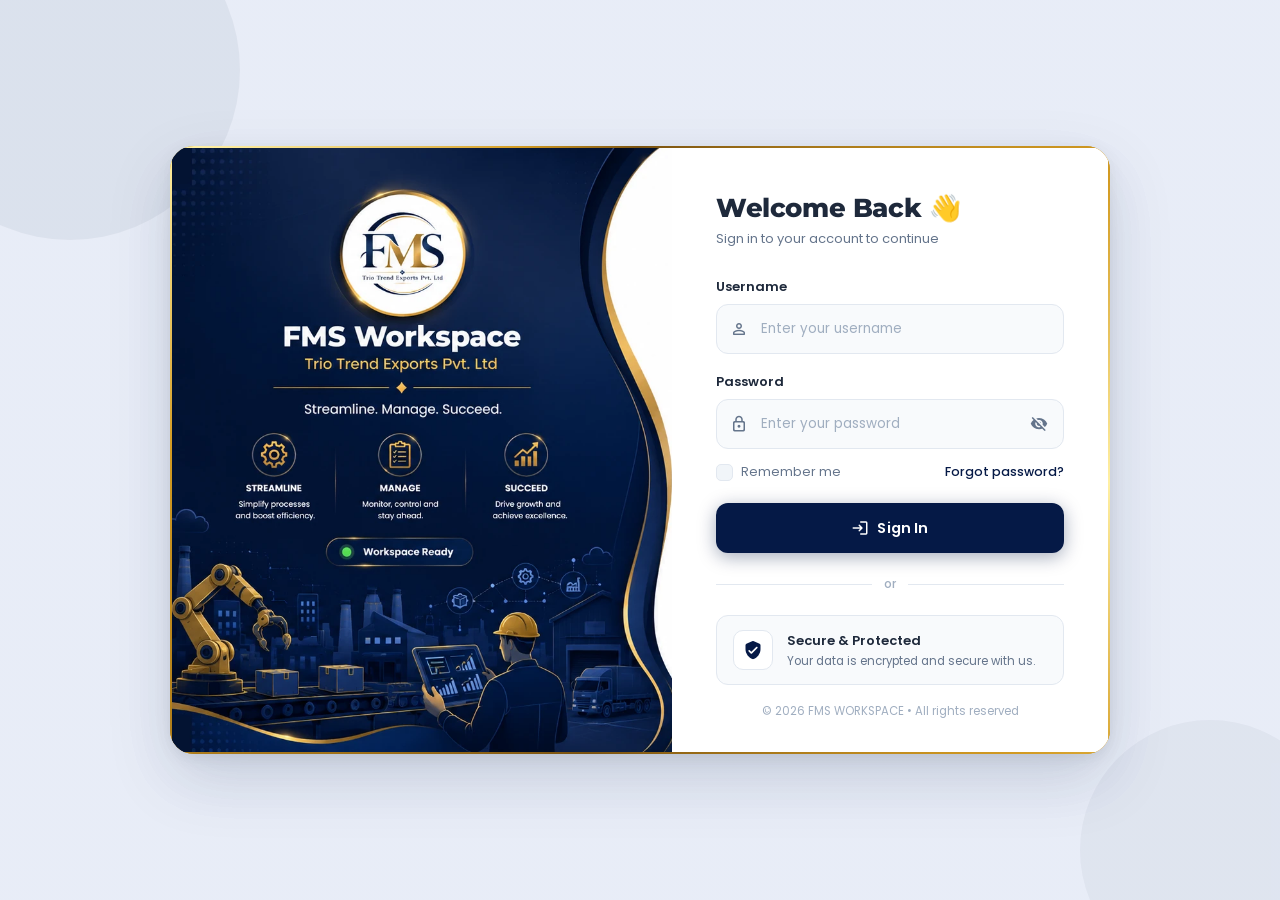
==== commit 13386176: "Update login.html" ====
--- a/login.html
+++ b/login.html
@@ -175,6 +175,7 @@
 
   var GAS_URL     = 'https://script.google.com/macros/s/AKfycbx99oNMmHYn-jum8NEtkUFqYmR3nV0reWfL1MYC7GDeRxQJu-BbKJq56KW1KcmUoCjRNA/exec';
   var SESSION_KEY = 'fms_user';
+  var ACCESS_KEY  = 'fms_access'; // JSON array of tab names this user is allowed to open
   var MAIN_PAGE   = 'index.html';
 
   var form        = document.getElementById('login-form');
@@ -302,10 +303,16 @@
     document.head.appendChild(script);
   }
 
-  function onLoginSuccess(username) {
+  function onLoginSuccess(username, access) {
     try {
       sessionStorage.setItem(SESSION_KEY, username);
-      if (rememberMe && rememberMe.checked) localStorage.setItem(SESSION_KEY, username);
+      sessionStorage.setItem(ACCESS_KEY, JSON.stringify(access || []));
+      if (rememberMe && rememberMe.checked) {
+        localStorage.setItem(SESSION_KEY, username);
+        localStorage.setItem(ACCESS_KEY, JSON.stringify(access || []));
+      } else {
+        localStorage.removeItem(ACCESS_KEY);
+      }
     } catch (e) {}
     successOvl.classList.add('visible');
     setTimeout(goToMainPage, 1600);
@@ -324,7 +331,7 @@
       google.script.run
         .withSuccessHandler(function (result) {
           setLoading(false);
-          if (result && result.success) onLoginSuccess(result.username || username);
+          if (result && result.success) onLoginSuccess(result.username || username, result.access);
           else showAlert((result && result.error) || 'Invalid username or password.');
         })
         .withFailureHandler(function (err) { setLoading(false); showAlert(err.message || 'Login failed.'); })
@@ -333,7 +340,7 @@
       jsonp({ action: 'validateLogin', username: username, password: password }, function (err, result) {
         setLoading(false);
         if (err) { showAlert(err.message); return; }
-        if (result && result.success) onLoginSuccess(result.username || username);
+        if (result && result.success) onLoginSuccess(result.username || username, result.access);
         else showAlert((result && result.error) || 'Invalid username or password.');
       });
     }
@@ -350,6 +357,8 @@
     var lsUser = localStorage.getItem(SESSION_KEY);
     if (lsUser) {
       sessionStorage.setItem(SESSION_KEY, lsUser);
+      var lsAccess = localStorage.getItem(ACCESS_KEY);
+      if (lsAccess) sessionStorage.setItem(ACCESS_KEY, lsAccess);
       goToMainPage();
     }
   } catch (e) {}
--- a/login.css
+++ b/login.css
@@ -7,9 +7,9 @@
 *, *::before, *::after { box-sizing: border-box; margin: 0; padding: 0; }
 
 :root {
-  --blue:        #0b1f4d;
-  --blue-dark:   #071735;
-  --blue-light:  #14346f;
+  --blue:        #051946;
+  --blue-dark:   #031330;
+  --blue-light:  #0a2454;
   --blue-xlight: #dbe6ff;
   --white:       #ffffff;
   --bg:          #e8edf7;
@@ -19,7 +19,7 @@
   --error:       #ef4444;
   --radius-card: 24px;
   --radius-inp:  12px;
-  --shadow-card: 0 24px 64px rgba(11,31,77,.16), 0 4px 16px rgba(0,0,0,.08);
+  --shadow-card: 0 24px 64px rgba(5,25,70,.16), 0 4px 16px rgba(0,0,0,.08);
 }
 
 html, body {
@@ -45,7 +45,7 @@
   position: absolute;
   width: 340px; height: 340px;
   border-radius: 50%;
-  background: rgba(11,31,77,.08);
+  background: rgba(5,25,70,.08);
   top: -100px; left: -100px;
 }
 
@@ -54,7 +54,7 @@
   position: absolute;
   width: 260px; height: 260px;
   border-radius: 50%;
-  background: rgba(11,31,77,.06);
+  background: rgba(5,25,70,.06);
   bottom: -80px; right: -60px;
 }
 
@@ -83,20 +83,79 @@
   justify-content: center;
   height: 100%;
   padding: 20px;
+  overflow: hidden;
+}
+
+/* Decorative page background: sits behind the login card, not inside it. */
+.login-wrapper::before {
+  content: '';
+  position: absolute;
+  inset: 0;
+  background: linear-gradient(rgba(232, 237, 247, .48), rgba(232, 237, 247, .48)),
+    url('https://res.cloudinary.com/dnrgcigsj/image/upload/v1784551693/ChatGPT_Image_Jul_20_2026_06_16_32_PM_o9zlon.png') center / cover no-repeat;
+  opacity: .72;
+  pointer-events: none;
+}
+
+.login-wrapper > .login-card {
+  z-index: 1;
 }
 
 /* -------------------------------------------------------------------------- */
 /* Card (split)                                                               */
 /* -------------------------------------------------------------------------- */
 .login-card {
+  position: relative;
+  isolation: isolate;
   display: flex;
   width: 100%;
-  max-width: 860px;
+  max-width: 940px;
   min-height: 560px;
+  padding: 2px;
   border-radius: var(--radius-card);
   overflow: hidden;
+  background: #bf8b18;
   box-shadow: var(--shadow-card);
   animation: cardIn .5s cubic-bezier(.22,.68,0,1.15) both;
+}
+
+/* A rotating gold glint is visible only in the card's 2px outer edge. */
+.login-card::before {
+  content: '';
+  position: absolute;
+  z-index: 0;
+  width: 175%;
+  aspect-ratio: 1;
+  top: 50%;
+  left: 50%;
+  background: conic-gradient(
+    from 0deg,
+    #7a5210 0deg,
+    #d39b22 60deg,
+    #fff0a4 94deg,
+    #d39b22 128deg,
+    #7a5210 190deg,
+    #d39b22 270deg,
+    #fff0a4 304deg,
+    #d39b22 338deg,
+    #7a5210 360deg
+  );
+  transform: translate(-50%, -50%);
+  animation: goldenBorderRotate 5s linear infinite;
+}
+
+.login-card > * {
+  position: relative;
+  z-index: 1;
+}
+
+@keyframes goldenBorderRotate {
+  from { transform: translate(-50%, -50%) rotate(0deg); }
+  to   { transform: translate(-50%, -50%) rotate(360deg); }
+}
+
+@media (prefers-reduced-motion: reduce) {
+  .login-card::before { animation: none; }
 }
 
 @keyframes cardIn {
@@ -107,187 +166,25 @@
 /* -------------------------------------------------------------------------- */
 /* LEFT — brand panel                                                         */
 /* -------------------------------------------------------------------------- */
+/* Width is derived from the card's actual height via aspect-ratio (matching
+   the artwork's own 835:941 proportions exactly), instead of a fixed pixel
+   width. That means the full artwork — wave included — always fits with
+   zero cropping and zero leftover gap, no matter how tall the card gets. */
 .brand-panel {
-  flex: 0 0 310px;
-  background: var(--blue);
-  display: flex;
-  flex-direction: column;
-  align-items: center;
-  justify-content: space-between;
-  padding: 44px 28px 32px;
+  flex: 0 0 500px;
+  width: 500px;
+  align-self: stretch;
+  background: #031330;
   position: relative;
   overflow: hidden;
 }
 
-/* Decorative wave curves on the blue panel */
-.brand-panel::before {
-  content: '';
-  position: absolute;
-  width: 320px; height: 320px;
-  border-radius: 50%;
-  border: 40px solid rgba(255,255,255,.07);
-  top: -120px; right: -120px;
-  pointer-events: none;
-}
-
-.brand-panel::after {
-  content: '';
-  position: absolute;
-  width: 220px; height: 220px;
-  border-radius: 50%;
-  border: 30px solid rgba(255,255,255,.06);
-  bottom: -80px; left: -60px;
-  pointer-events: none;
-}
-
-/* Wavy SVG decoration */
-.brand-waves {
-  position: absolute;
-  bottom: 0; left: 0; right: 0;
-  height: 180px;
-  opacity: .12;
-}
-
-/* Brand top section */
-.brand-top {
-  display: flex;
-  flex-direction: column;
-  align-items: center;
-  gap: 18px;
-  position: relative;
-  z-index: 2;
-}
-
-.brand-icon-box {
-  width: 80px; height: 80px;
-  background: rgba(255,255,255,.18);
-  border-radius: 20px;
-  display: flex;
-  align-items: center;
-  justify-content: center;
-  backdrop-filter: blur(8px);
-  box-shadow: 0 4px 20px rgba(0,0,0,.15), inset 0 1px 0 rgba(255,255,255,.25);
-}
-
-.brand-icon-inner {
-  width: 58px; height: 58px;
-  background: var(--white);
-  border-radius: 14px;
-  display: flex;
-  align-items: center;
-  justify-content: center;
-}
-
-.brand-icon-inner .material-icons-round {
-  font-size: 30px;
-  color: var(--blue);
-}
-
-.brand-logo-img {
-  width: 44px;
-  height: 44px;
-  object-fit: contain;
+.brand-panel-img {
   display: block;
-}
-
-.brand-name {
-  text-align: center;
-}
-
-.brand-name h1 {
-  font-family: 'Montserrat', sans-serif;
-  font-size: 26px;
-  font-weight: 800;
-  color: var(--white);
-  letter-spacing: -.3px;
-}
-
-.brand-name p {
-  font-size: 12px;
-  color: rgba(255,255,255,.75);
-  margin-top: 3px;
-  font-weight: 400;
-}
-
-/* Divider with dot */
-.brand-divider {
-  display: flex;
-  align-items: center;
-  gap: 8px;
   width: 100%;
-  justify-content: center;
-  margin-top: 4px;
-  position: relative;
-  z-index: 2;
-}
-
-.brand-divider::before,
-.brand-divider::after {
-  content: '';
-  flex: 1;
-  height: 1px;
-  background: rgba(255,255,255,.22);
-  max-width: 60px;
-}
-
-.brand-divider-dot {
-  width: 6px; height: 6px;
-  border-radius: 50%;
-  background: rgba(255,255,255,.5);
-}
-
-/* Tagline */
-.brand-tagline {
-  font-size: 13px;
-  color: rgba(255,255,255,.80);
-  text-align: center;
-  font-weight: 400;
-  letter-spacing: .2px;
-  position: relative;
-  z-index: 2;
-  line-height: 1.6;
-}
-
-.brand-ready-card {
-  display: inline-flex;
-  align-items: center;
-  gap: 8px;
-  padding: 8px 13px;
-  border-radius: 999px;
-  background: rgba(255,255,255,.12);
-  border: 1px solid rgba(255,255,255,.22);
-  color: rgba(255,255,255,.88);
-  font-size: 11.5px;
-  font-weight: 700;
-  letter-spacing: .2px;
-  position: relative;
-  z-index: 2;
-  box-shadow: inset 0 1px 0 rgba(255,255,255,.12);
-}
-
-.ready-dot {
-  width: 8px;
-  height: 8px;
-  border-radius: 50%;
-  background: #4ade80;
-  box-shadow: 0 0 0 4px rgba(74,222,128,.18);
-  flex-shrink: 0;
-}
-
-/* Illustration */
-.brand-illus {
-  position: relative;
-  z-index: 2;
-  display: flex;
-  align-items: flex-end;
-  justify-content: center;
-  width: 100%;
-  height: 130px;
-}
-
-.illus-svg {
-  width: 210px;
-  opacity: .85;
+  height: 100%;
+  object-fit: cover;
+  object-position: center top;
 }
 
 /* -------------------------------------------------------------------------- */
@@ -295,6 +192,7 @@
 /* -------------------------------------------------------------------------- */
 .form-panel {
   flex: 1;
+  min-width: 0;
   background: var(--white);
   display: flex;
   flex-direction: column;
@@ -405,7 +303,7 @@
 
 .login-input:focus {
   border-color: var(--blue);
-  box-shadow: 0 0 0 3.5px rgba(11,31,77,.13);
+  box-shadow: 0 0 0 3.5px rgba(5,25,70,.13);
   background: var(--white);
 }
 
@@ -512,7 +410,7 @@
 .forgot-modal {
   position: fixed;
   inset: 0;
-  background: rgba(15,23,42,.42);
+  background: rgba(11,19,37,.42);
   display: none;
   align-items: center;
   justify-content: center;
@@ -531,7 +429,7 @@
   background: #ffffff;
   border: 1px solid #dbe3ef;
   border-radius: 22px;
-  box-shadow: 0 24px 70px rgba(11,31,77,.24);
+  box-shadow: 0 24px 70px rgba(5,25,70,.24);
   padding: 30px 28px 26px;
   position: relative;
   text-align: center;
@@ -576,7 +474,7 @@
   align-items: center;
   justify-content: center;
   margin: 0 auto 18px;
-  box-shadow: 0 12px 24px rgba(11,31,77,.22);
+  box-shadow: 0 12px 24px rgba(5,25,70,.22);
 }
 
 .forgot-modal-icon .material-icons-round {
@@ -633,7 +531,7 @@
   font-weight: 700;
   cursor: pointer;
   transition: background .16s, transform .16s, box-shadow .16s;
-  box-shadow: 0 8px 20px rgba(11,31,77,.24);
+  box-shadow: 0 8px 20px rgba(5,25,70,.24);
 }
 
 .forgot-modal-action:hover,
@@ -666,7 +564,7 @@
   align-items: center;
   justify-content: center;
   gap: 8px;
-  box-shadow: 0 4px 18px rgba(11,31,77,.36);
+  box-shadow: 0 4px 18px rgba(5,25,70,.36);
   transition: background .18s, transform .18s, box-shadow .18s;
   letter-spacing: .15px;
   margin-top: 4px;
@@ -675,10 +573,10 @@
 .btn-login:hover {
   background: var(--blue-dark);
   transform: translateY(-1px);
-  box-shadow: 0 8px 24px rgba(11,31,77,.38);
-}
-
-.btn-login:active { transform: translateY(0); box-shadow: 0 3px 10px rgba(11,31,77,.30); }
+  box-shadow: 0 8px 24px rgba(5,25,70,.38);
+}
+
+.btn-login:active { transform: translateY(0); box-shadow: 0 3px 10px rgba(5,25,70,.30); }
 
 .btn-login:disabled {
   opacity: .7;
@@ -825,16 +723,11 @@
   .login-card { flex-direction: column; max-width: 440px; }
   .brand-panel {
     flex: 0 0 auto;
-    padding: 32px 24px 28px;
-    flex-direction: row;
-    align-items: center;
-    gap: 20px;
+    width: 100%;
+    aspect-ratio: 835 / 941;
+    align-self: auto;
     min-height: 0;
   }
-  .brand-illus  { display: none; }
-  .brand-divider, .brand-tagline { display: none; }
-  .brand-top    { flex-direction: row; gap: 14px; }
-  .brand-name h1 { font-size: 20px; }
   .form-panel   { padding: 28px 24px 24px; }
   .form-heading h2 { font-size: 21px; }
   html, body { overflow: auto; }
